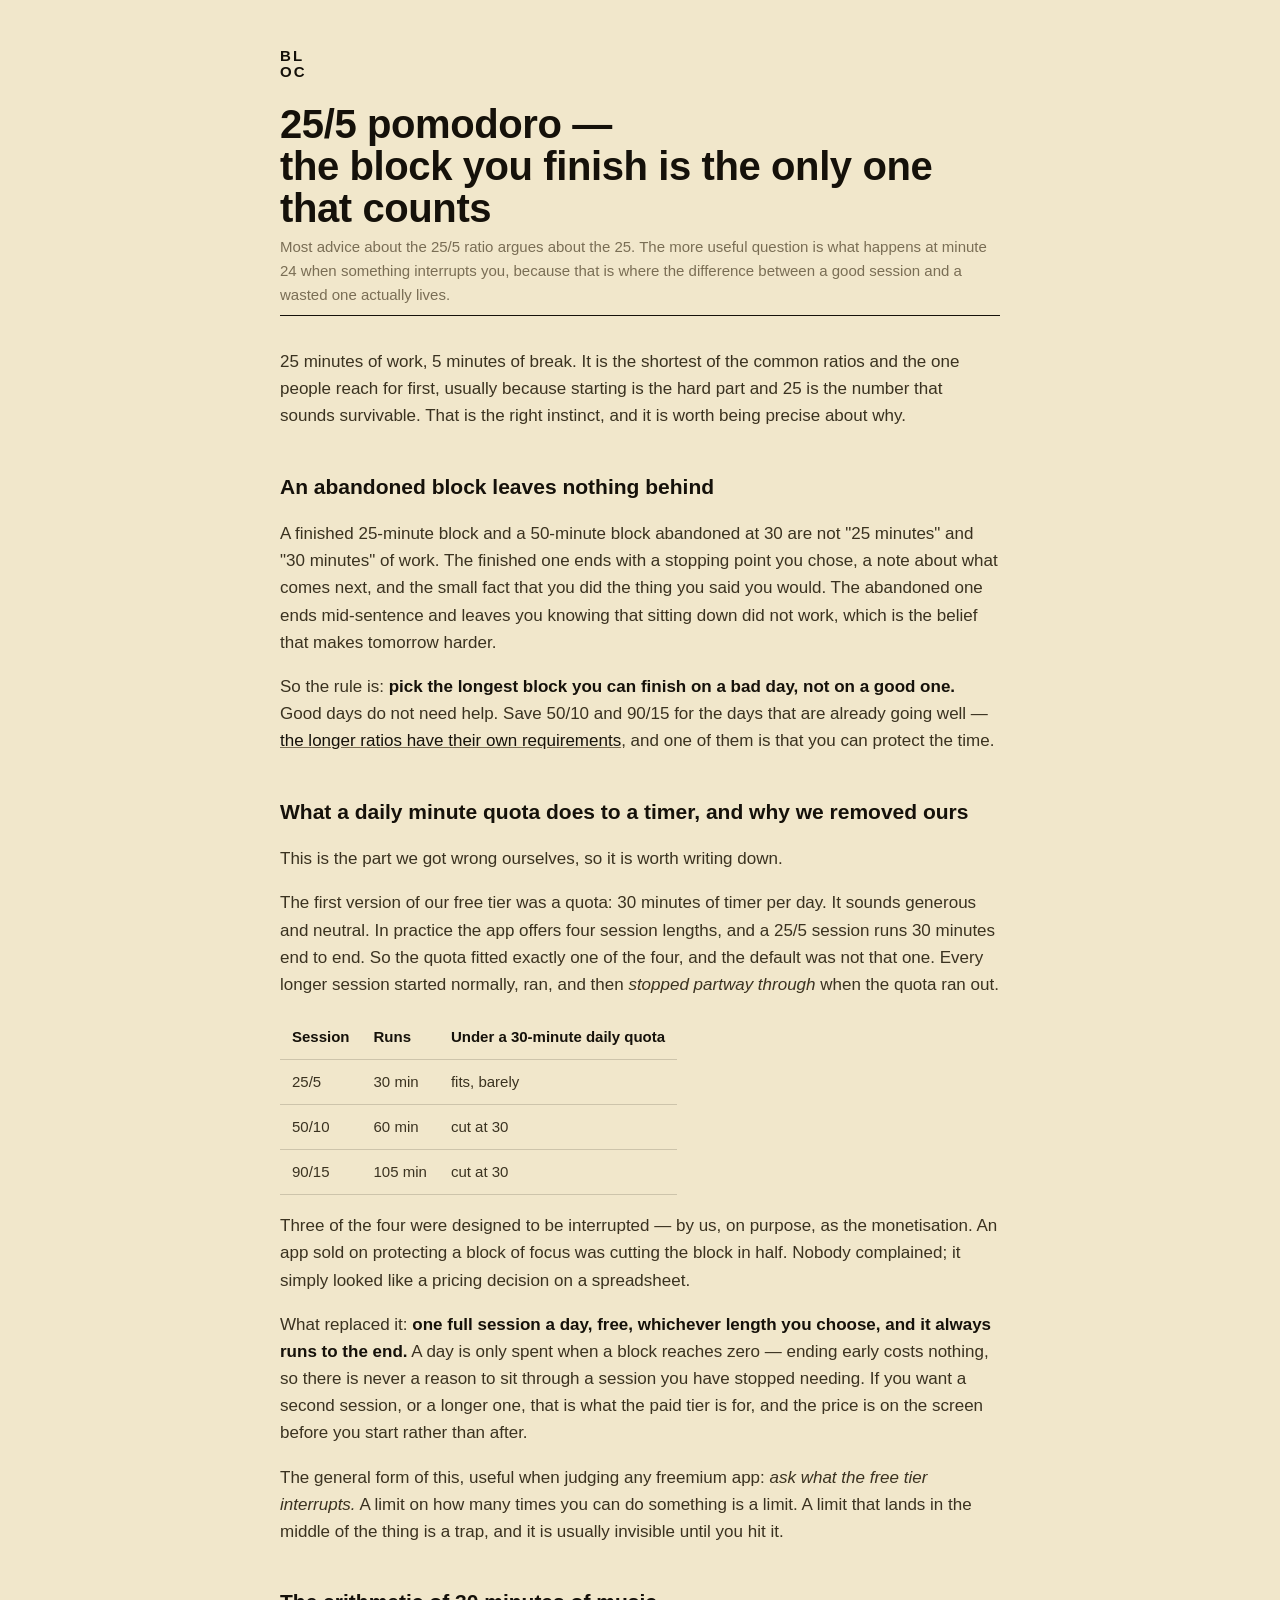
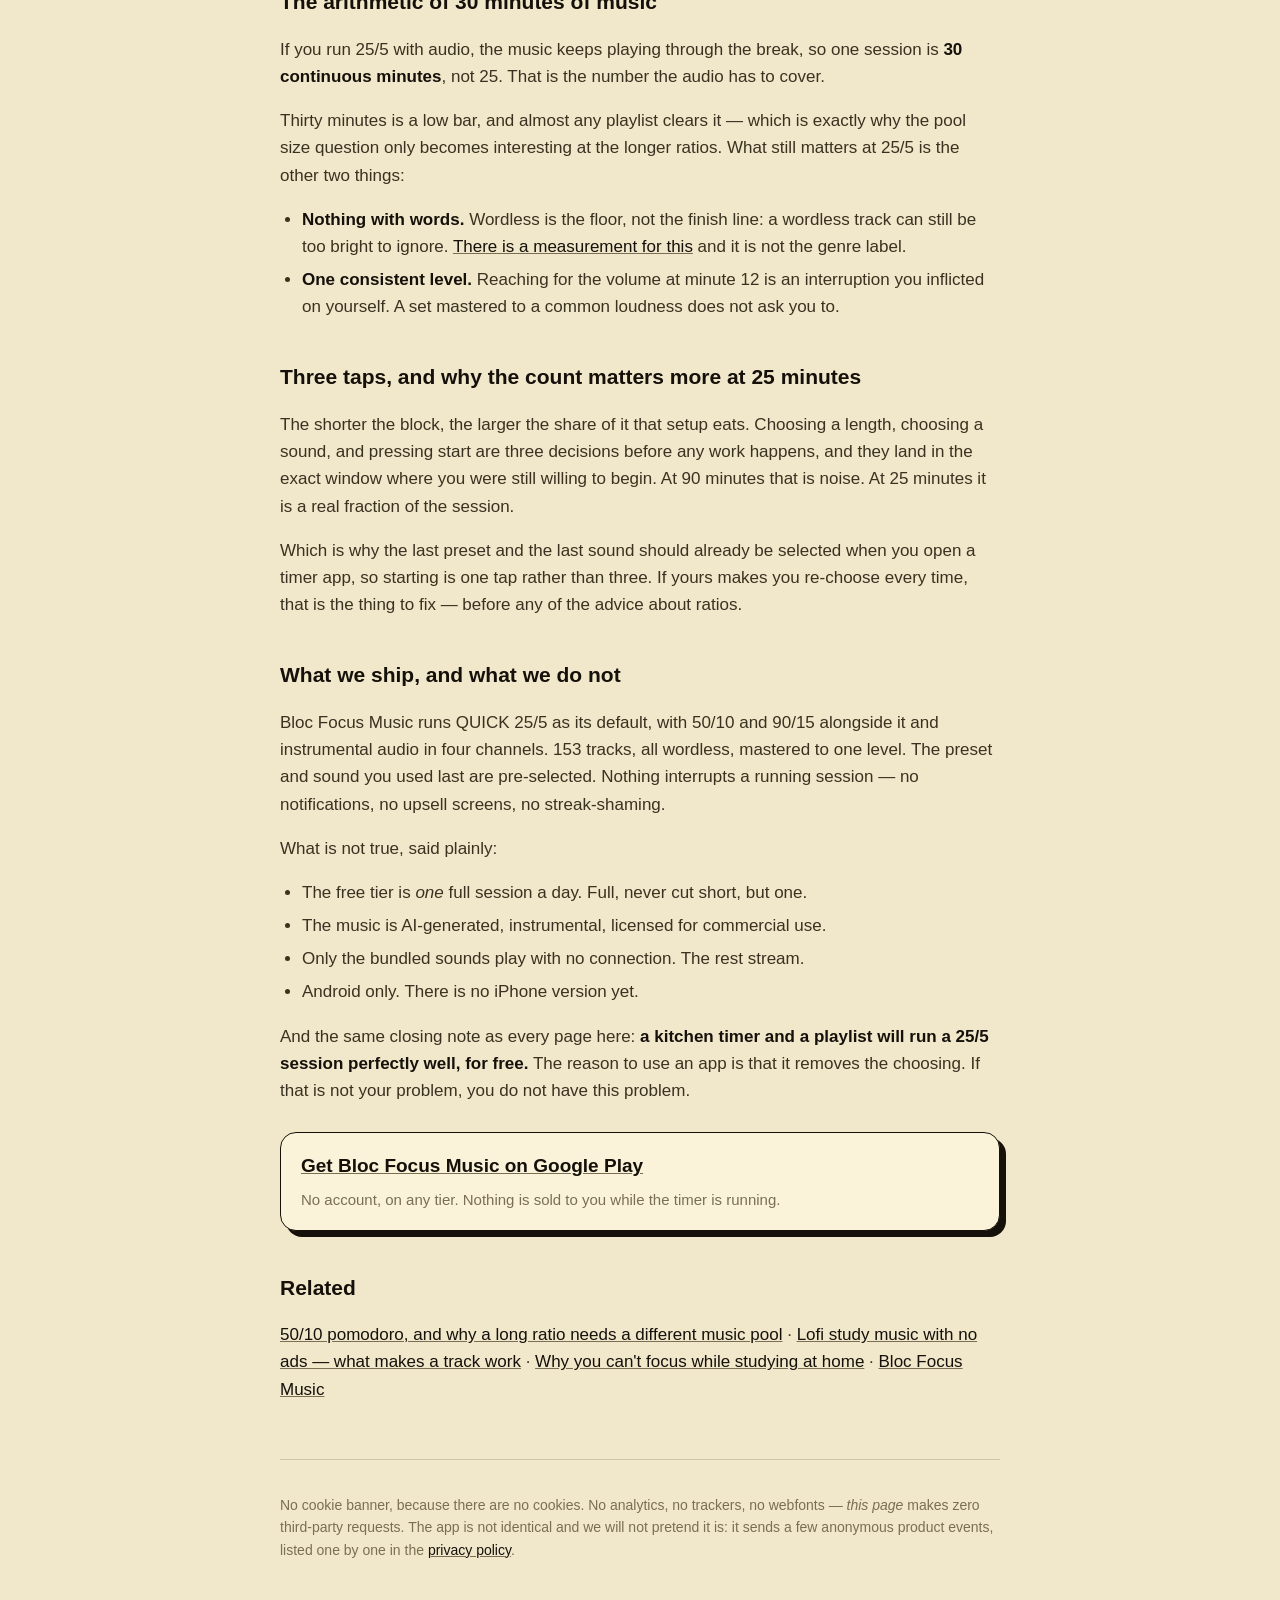
==== docs/25-5-pomodoro.html @ a2f6279f "Trang 5 va 6: du sau trang cua dieu kien dung §10.4   25-5-pomodoro.html         T2 x ti le (bien th" ====
<!doctype html>
<html lang="en">
<head>
<meta charset="utf-8">
<meta name="viewport" content="width=device-width, initial-scale=1">
<title>25/5 pomodoro — the block you finish is the only one that counts</title>
<meta name="description" content="Why a 25-minute block you complete beats a 50-minute one you abandon at 30, what a daily minute quota does to a timer app, and the arithmetic of how much music a 25/5 session actually needs.">
<link rel="canonical" href="https://ikibook.com/25-5-pomodoro.html">
<meta name="theme-color" content="#f1e7cb">

<meta property="og:type" content="article">
<meta property="og:site_name" content="Bloc Focus Music">
<meta property="og:url" content="https://ikibook.com/25-5-pomodoro.html">
<meta property="og:title" content="25/5 pomodoro — the block you finish is the only one that counts">
<meta property="og:description" content="A 25-minute block you complete beats a 50-minute one you abandon at 30 — and a daily minute quota quietly makes the second thing happen.">
<meta property="og:image" content="https://ikibook.com/og.png">
<meta property="og:image:width" content="1200">
<meta property="og:image:height" content="630">
<meta property="og:image:alt" content="Bloc Focus on cream paper, beside a session card reading QUICK 25/5, 25:00, lofi - ambient - rain.">
<meta name="twitter:card" content="summary_large_image">
<meta name="twitter:title" content="25/5 pomodoro — the block you finish is the only one that counts">
<meta name="twitter:description" content="What a daily minute quota does to a timer, and why it is the wrong shape.">
<meta name="twitter:image" content="https://ikibook.com/og.png">

<link rel="icon" href="favicon.ico" sizes="16x16 32x32 48x48">
<link rel="icon" href="icon-192.png" type="image/png" sizes="192x192">
<link rel="apple-touch-icon" href="apple-touch-icon.png">
<link rel="stylesheet" href="style.css">
</head>
<body>

<header>
  <a class="mark" href="/">BL<br>OC</a>
  <h1>25/5 pomodoro —<br>the block you finish is the only one that counts</h1>
  <p class="meta">Most advice about the 25/5 ratio argues about the 25. The more useful
  question is what happens at minute 24 when something interrupts you, because that is
  where the difference between a good session and a wasted one actually lives.</p>
</header>

<main>

<p>25 minutes of work, 5 minutes of break. It is the shortest of the common ratios and the
one people reach for first, usually because starting is the hard part and 25 is the number
that sounds survivable. That is the right instinct, and it is worth being precise about
why.</p>

<h2>An abandoned block leaves nothing behind</h2>

<p>A finished 25-minute block and a 50-minute block abandoned at 30 are not "25 minutes"
and "30 minutes" of work. The finished one ends with a stopping point you chose, a note
about what comes next, and the small fact that you did the thing you said you would. The
abandoned one ends mid-sentence and leaves you knowing that sitting down did not work,
which is the belief that makes tomorrow harder.</p>

<p>So the rule is: <strong>pick the longest block you can finish on a bad day, not on a
good one.</strong> Good days do not need help. Save 50/10 and 90/15 for the days that are
already going well — <a href="50-10-pomodoro.html">the longer ratios have their own
requirements</a>, and one of them is that you can protect the time.</p>

<h2>What a daily minute quota does to a timer, and why we removed ours</h2>

<p>This is the part we got wrong ourselves, so it is worth writing down.</p>

<p>The first version of our free tier was a quota: 30 minutes of timer per day. It sounds
generous and neutral. In practice the app offers four session lengths, and a 25/5 session
runs 30 minutes end to end. So the quota fitted exactly one of the four, and the default
was not that one. Every longer session started normally, ran, and then <em>stopped
partway through</em> when the quota ran out.</p>

<table>
  <tr>
    <th>Session</th>
    <th>Runs</th>
    <th>Under a 30-minute daily quota</th>
  </tr>
  <tr>
    <td>25/5</td>
    <td>30 min</td>
    <td>fits, barely</td>
  </tr>
  <tr>
    <td>50/10</td>
    <td>60 min</td>
    <td>cut at 30</td>
  </tr>
  <tr>
    <td>90/15</td>
    <td>105 min</td>
    <td>cut at 30</td>
  </tr>
</table>

<p>Three of the four were designed to be interrupted — by us, on purpose, as the
monetisation. An app sold on protecting a block of focus was cutting the block in half.
Nobody complained; it simply looked like a pricing decision on a spreadsheet.</p>

<p>What replaced it: <strong>one full session a day, free, whichever length you choose,
and it always runs to the end.</strong> A day is only spent when a block reaches zero —
ending early costs nothing, so there is never a reason to sit through a session you have
stopped needing. If you want a second session, or a longer one, that is what the paid tier
is for, and the price is on the screen before you start rather than after.</p>

<p>The general form of this, useful when judging any freemium app: <em>ask what the free
tier interrupts.</em> A limit on how many times you can do something is a limit. A limit
that lands in the middle of the thing is a trap, and it is usually invisible until you hit
it.</p>

<h2>The arithmetic of 30 minutes of music</h2>

<p>If you run 25/5 with audio, the music keeps playing through the break, so one session
is <strong>30 continuous minutes</strong>, not 25. That is the number the audio has to
cover.</p>

<p>Thirty minutes is a low bar, and almost any playlist clears it — which is exactly why
the pool size question only becomes interesting at the longer ratios. What still matters
at 25/5 is the other two things:</p>

<ul>
  <li><strong>Nothing with words.</strong> Wordless is the floor, not the finish line: a
  wordless track can still be too bright to ignore. <a href="lofi-study-music-no-ads.html">There
  is a measurement for this</a> and it is not the genre label.</li>
  <li><strong>One consistent level.</strong> Reaching for the volume at minute 12 is an
  interruption you inflicted on yourself. A set mastered to a common loudness does not ask
  you to.</li>
</ul>

<h2>Three taps, and why the count matters more at 25 minutes</h2>

<p>The shorter the block, the larger the share of it that setup eats. Choosing a length,
choosing a sound, and pressing start are three decisions before any work happens, and they
land in the exact window where you were still willing to begin. At 90 minutes that is
noise. At 25 minutes it is a real fraction of the session.</p>

<p>Which is why the last preset and the last sound should already be selected when you
open a timer app, so starting is one tap rather than three. If yours makes you re-choose
every time, that is the thing to fix — before any of the advice about ratios.</p>

<h2>What we ship, and what we do not</h2>

<p>Bloc Focus Music runs QUICK 25/5 as its default, with 50/10 and 90/15 alongside it and
instrumental audio in four channels. 153 tracks, all wordless, mastered to one level. The
preset and sound you used last are pre-selected. Nothing interrupts a running session — no
notifications, no upsell screens, no streak-shaming.</p>

<p>What is not true, said plainly:</p>

<ul>
  <li>The free tier is <em>one</em> full session a day. Full, never cut short, but one.</li>
  <li>The music is AI-generated, instrumental, licensed for commercial use.</li>
  <li>Only the bundled sounds play with no connection. The rest stream.</li>
  <li>Android only. There is no iPhone version yet.</li>
</ul>

<p>And the same closing note as every page here: <strong>a kitchen timer and a playlist
will run a 25/5 session perfectly well, for free.</strong> The reason to use an app is
that it removes the choosing. If that is not your problem, you do not have this problem.</p>

<div class="cta">
  <p style="margin:0"><a href="https://play.google.com/store/apps/details?id=com.bloc.focus&amp;referrer=utm_source%3Dsite%26utm_medium%3Dweb%26utm_campaign%3Dratios-25">Get Bloc Focus Music on Google Play</a></p>
  <p class="meta" style="margin:6px 0 0">No account, on any tier. Nothing is sold to you
  while the timer is running.</p>
</div>

<h2>Related</h2>
<p><a href="50-10-pomodoro.html">50/10 pomodoro, and why a long ratio needs a different
music pool</a> · <a href="lofi-study-music-no-ads.html">Lofi study music with no ads —
what makes a track work</a> · <a href="why-cant-i-focus-studying-at-home.html">Why you
can't focus while studying at home</a> · <a href="/">Bloc Focus Music</a></p>

</main>

<footer>
  <p>No cookie banner, because there are no cookies. No analytics, no trackers, no
  webfonts — <em>this page</em> makes zero third-party requests. The app is not
  identical and we will not pretend it is: it sends a few anonymous product events,
  listed one by one in the <a href="privacy.html">privacy policy</a>.</p>
</footer>

</body>
</html>
---- docs/style.css ----
/* Bloc Focus — pages that back the app's own promise.
 *
 * No webfonts, no analytics, no CDN, no embeds. Not an aesthetic choice: this
 * site names every third party the app talks to, and a privacy policy that
 * phones out to Google for a font refutes itself in the network tab. It is also
 * what launch-spec §5.2 requires of anything we publish — the page has to be as
 * clean as the claim.
 *
 * The old wording here quoted the app's retired promise verbatim. That string is
 * banned unconditionally in test/no_unshipped_claims_test.dart, but the test
 * pumps Flutter screens and never reads site/ — so this file kept serving the
 * sentence publicly for two days after every other surface was cleaned.
 *
 * Tokens mirror lib/theme/tokens.dart. The display face is Archivo Black in the
 * app; here the system stack stands in rather than pulling a font over the wire.
 */
:root {
  --bg: #f1e7cb;
  --paper: #faf3da;
  --ink: #15110a;
  --ink-soft: #3a3220;
  --ink-mute: #7a6e55;
  --lime: #bbe03a;
  --hairline: rgba(21, 17, 10, 0.16);
}

* { box-sizing: border-box; }

body {
  margin: 0;
  padding: 0 20px 72px;
  background: var(--bg);
  color: var(--ink-soft);
  font-family: -apple-system, BlinkMacSystemFont, "Segoe UI", Roboto, Helvetica,
    Arial, sans-serif;
  font-size: 17px;
  line-height: 1.6;
  -webkit-text-size-adjust: 100%;
}

main, header { max-width: 720px; margin: 0 auto; }

header {
  padding: 48px 0 8px;
  border-bottom: 1.5px solid var(--ink);
  margin-bottom: 32px;
}

.mark {
  display: inline-block;
  font-weight: 900;
  letter-spacing: 0.14em;
  font-size: 15px;
  color: var(--ink);
  text-decoration: none;
  line-height: 1.05;
}

h1 {
  color: var(--ink);
  font-size: 40px;
  line-height: 1.05;
  letter-spacing: -0.01em;
  margin: 18px 0 6px;
}

h2 {
  color: var(--ink);
  font-size: 21px;
  margin: 40px 0 10px;
}

.meta { color: var(--ink-mute); font-size: 15px; margin: 0; }

a { color: var(--ink); text-decoration-color: var(--ink-mute); }
a:hover { text-decoration-color: var(--ink); }

ul { padding-left: 22px; }
li { margin: 6px 0; }

strong { color: var(--ink); }

table {
  width: 100%;
  border-collapse: collapse;
  margin: 16px 0;
  font-size: 15px;
  /* Long policy URLs must not push the page sideways on a phone. */
  display: block;
  overflow-x: auto;
}
th, td {
  text-align: left;
  padding: 10px 12px;
  border-bottom: 1px solid var(--hairline);
  vertical-align: top;
}
th { color: var(--ink); }

.card {
  background: var(--paper);
  border: 1.5px solid var(--ink);
  border-radius: 16px;
  padding: 18px 20px;
  margin: 28px 0;
}

.cta {
  /* paper, not --lime: the accents are motifs and selected-state fills only,
   * never a large surface (CLAUDE.md, design tokens). */
  background: var(--paper);
  border: 1.5px solid var(--ink);
  border-radius: 16px;
  padding: 18px 20px;
  margin: 28px 0;
  /* The app's signature: hard offset, no blur. Mirrors the ambient session card. */
  box-shadow: 6px 6px 0 var(--ink);
}
.cta a {
  color: var(--ink);
  font-weight: 700;
  font-size: 19px;
}
.cta .meta { margin-top: 6px; }

.todo {
  background: #fff3cd;
  border: 1.5px dashed var(--ink);
  border-radius: 16px;
  padding: 16px 20px;
  margin: 24px 0;
  color: var(--ink);
}

footer {
  max-width: 720px;
  margin: 56px auto 0;
  padding-top: 20px;
  border-top: 1px solid var(--hairline);
  color: var(--ink-mute);
  font-size: 14px;
}

nav a { margin-right: 18px; }
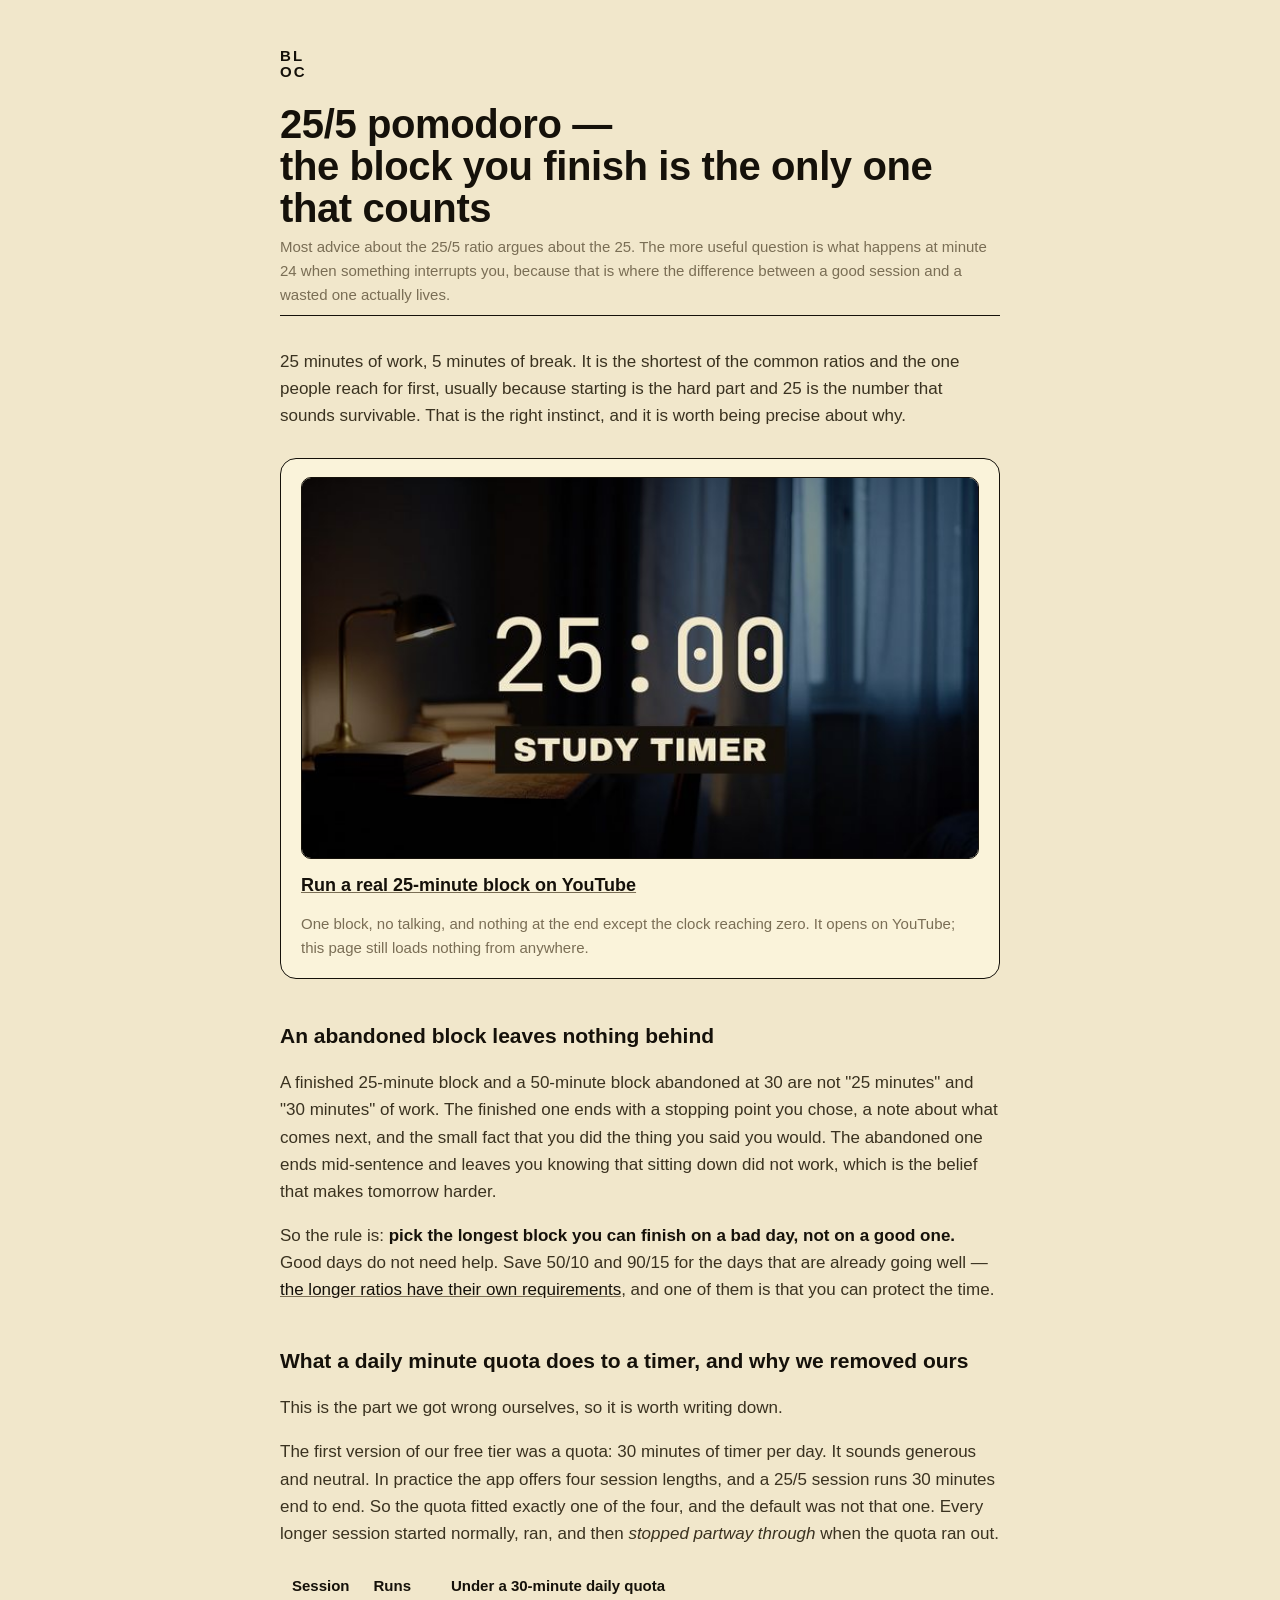
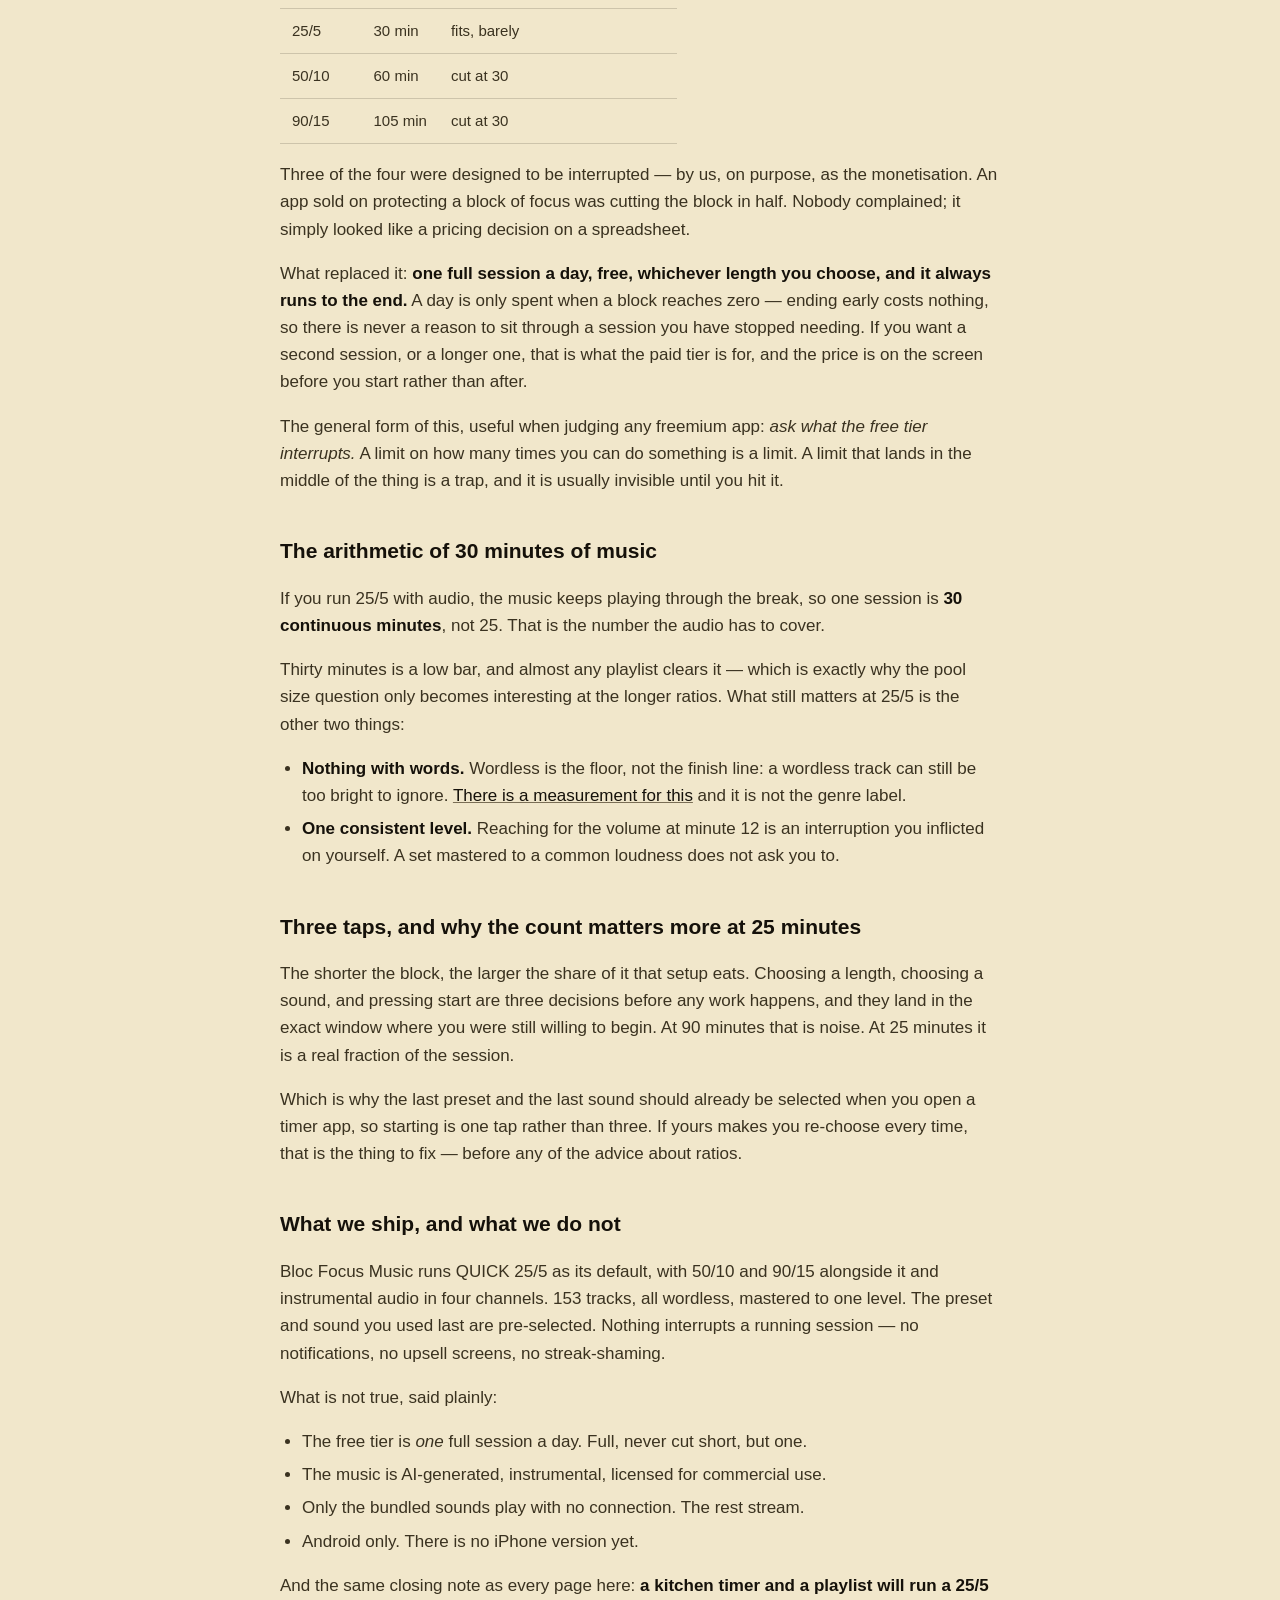
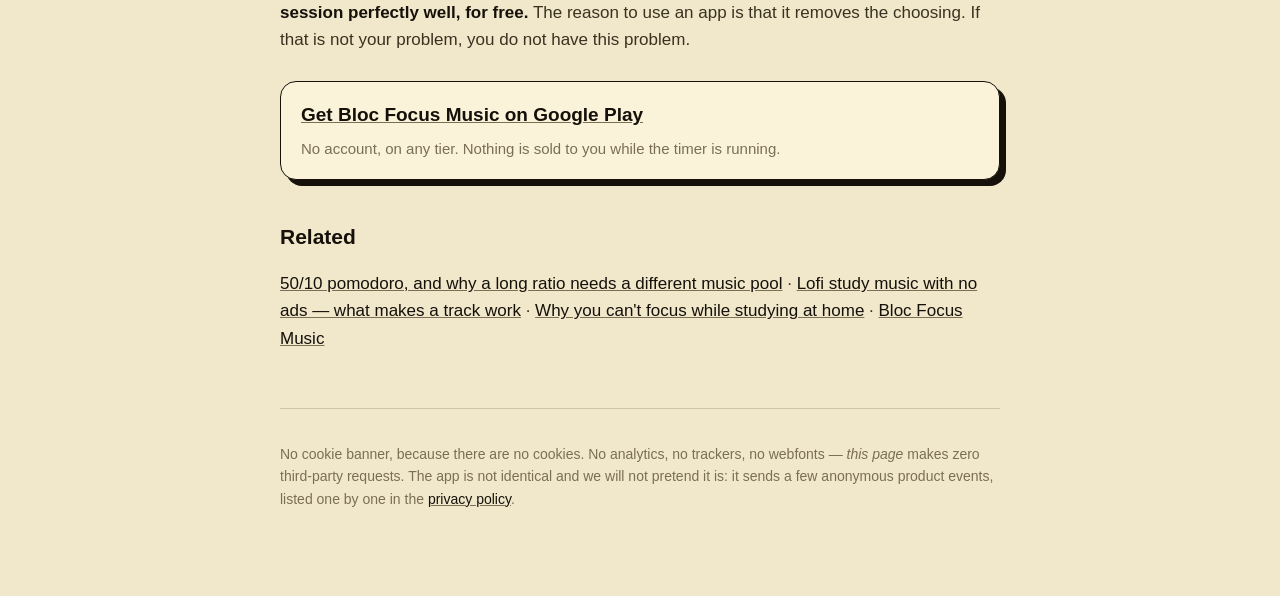
==== commit eddb4ebb: "25-5-pomodoro: link-card sang video YouTube dau tien, KHONG nhung iframe Video #1 (youtube.com/watch" ====
--- a/docs/25-5-pomodoro.html
+++ b/docs/25-5-pomodoro.html
@@ -43,6 +43,13 @@
 one people reach for first, usually because starting is the hard part and 25 is the number
 that sounds survivable. That is the right instinct, and it is worth being precise about
 why.</p>
+
+<div class="card videocard">
+  <a href="https://www.youtube.com/watch?v=LPGZ2pgtzZw"><img src="yt01-study-timer-25.jpg" width="640" height="360" alt="A desk lamp and books at night, with a 25:00 countdown across the middle of frame"></a>
+  <p><a href="https://www.youtube.com/watch?v=LPGZ2pgtzZw">Run a real 25-minute block on YouTube</a></p>
+  <p class="meta">One block, no talking, and nothing at the end except the clock reaching zero.
+  It opens on YouTube; this page still loads nothing from anywhere.</p>
+</div>
 
 <h2>An abandoned block leaves nothing behind</h2>
 
--- a/docs/style.css
+++ b/docs/style.css
@@ -142,3 +142,13 @@
 }
 
 nav a { margin-right: 18px; }
+
+/* Video link card. Deliberately a LINK, not an embed: every page here claims
+ * "zero third-party requests" in its footer and privacy.html says it loads no
+ * embeds. An iframe - youtube-nocookie included - would make both false. */
+.videocard img {
+  display: block; width: 100%; height: auto;
+  border-radius: 10px; border: 1.5px solid var(--ink);
+}
+.videocard p { margin: 12px 0 0; }
+.videocard > p > a { color: var(--ink); font-weight: 700; font-size: 18px; }
